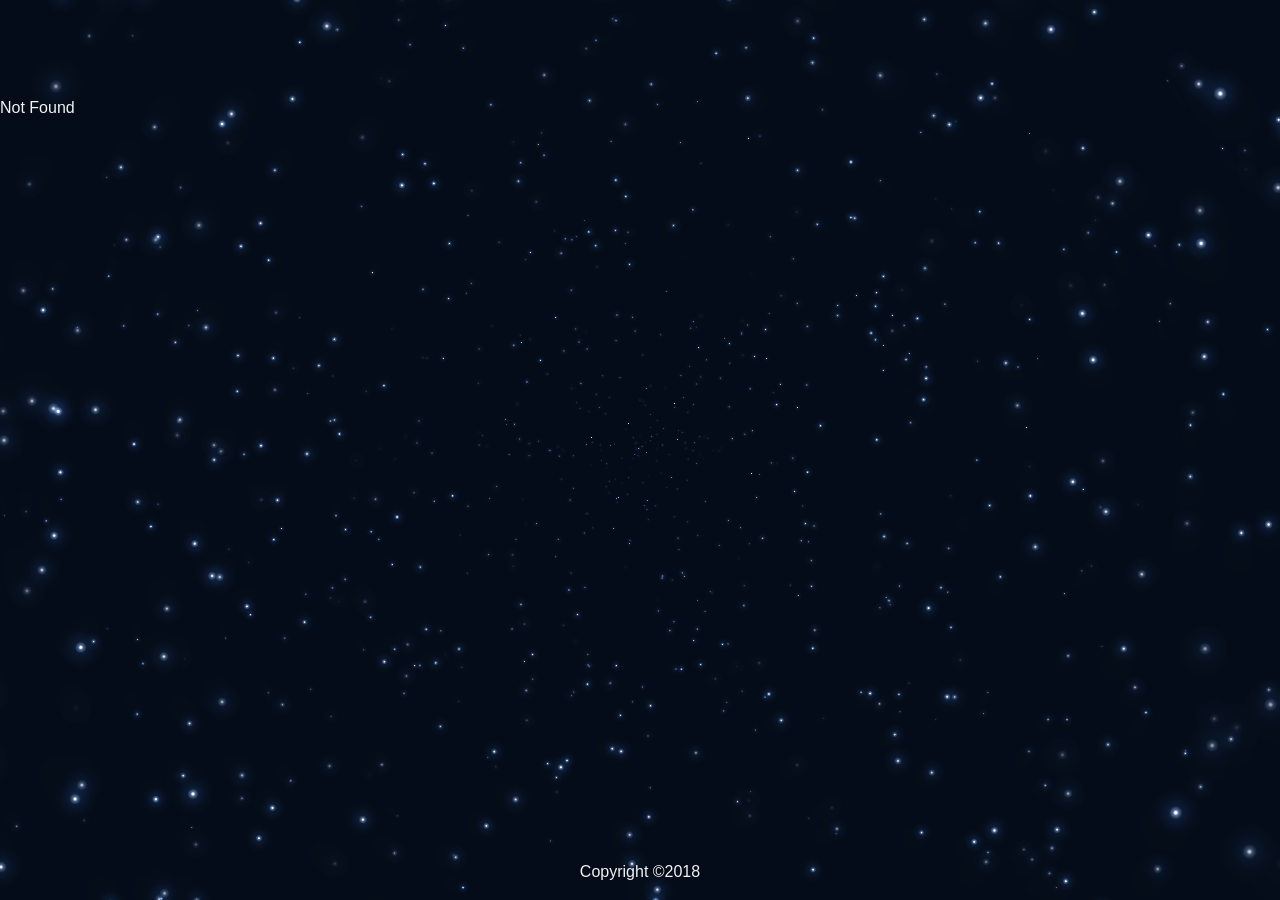
==== index.html @ 4ab57eec "first commit" ====
<!doctype html><html lang="en"><head><meta charset="utf-8"/><link rel="shortcut icon" href="/favicon.ico"/><meta name="viewport" content="width=device-width,initial-scale=1,shrink-to-fit=no"/><meta name="theme-color" content="#000000"/><link rel="manifest" href="/manifest.json"/><title>Rich Voronov</title><link href="/static/css/main.807ac7a6.chunk.css" rel="stylesheet"></head><body><noscript>You need to enable JavaScript to run this app.</noscript><div id="root"></div><script>!function(l){function e(e){for(var r,t,n=e[0],o=e[1],u=e[2],f=0,i=[];f<n.length;f++)t=n[f],p[t]&&i.push(p[t][0]),p[t]=0;for(r in o)Object.prototype.hasOwnProperty.call(o,r)&&(l[r]=o[r]);for(s&&s(e);i.length;)i.shift()();return c.push.apply(c,u||[]),a()}function a(){for(var e,r=0;r<c.length;r++){for(var t=c[r],n=!0,o=1;o<t.length;o++){var u=t[o];0!==p[u]&&(n=!1)}n&&(c.splice(r--,1),e=f(f.s=t[0]))}return e}var t={},p={1:0},c=[];function f(e){if(t[e])return t[e].exports;var r=t[e]={i:e,l:!1,exports:{}};return l[e].call(r.exports,r,r.exports,f),r.l=!0,r.exports}f.m=l,f.c=t,f.d=function(e,r,t){f.o(e,r)||Object.defineProperty(e,r,{enumerable:!0,get:t})},f.r=function(e){"undefined"!=typeof Symbol&&Symbol.toStringTag&&Object.defineProperty(e,Symbol.toStringTag,{value:"Module"}),Object.defineProperty(e,"__esModule",{value:!0})},f.t=function(r,e){if(1&e&&(r=f(r)),8&e)return r;if(4&e&&"object"==typeof r&&r&&r.__esModule)return r;var t=Object.create(null);if(f.r(t),Object.defineProperty(t,"default",{enumerable:!0,value:r}),2&e&&"string"!=typeof r)for(var n in r)f.d(t,n,function(e){return r[e]}.bind(null,n));return t},f.n=function(e){var r=e&&e.__esModule?function(){return e.default}:function(){return e};return f.d(r,"a",r),r},f.o=function(e,r){return Object.prototype.hasOwnProperty.call(e,r)},f.p="/";var r=window.webpackJsonp=window.webpackJsonp||[],n=r.push.bind(r);r.push=e,r=r.slice();for(var o=0;o<r.length;o++)e(r[o]);var s=n;a()}([])</script><script src="/static/js/2.bc0b3744.chunk.js"></script><script src="/static/js/main.afe862f8.chunk.js"></script></body></html>
---- static/css/main.807ac7a6.chunk.css ----
@font-face{font-family:Chalkduster;src:url(/static/media/Chalkduster.4a1fdf20.woff) format("woff"),url(/static/media/Chalkduster.82062d07.svg#Chalkduster) format("svg"),url(/static/media/Chalkduster.4a4bf398.eot),url(/static/media/Chalkduster.4a4bf398.eot?#iefix) format("embedded-opentype");font-weight:400;font-style:normal}@font-face{font-family:Chemistry;src:url(/static/media/Chemistry.e215cb09.woff) format("woff"),url(/static/media/Chemistry.7515f8cb.svg#Chemistry1) format("svg"),url(/static/media/Chemistry.f9451019.eot),url(/static/media/Chemistry.f9451019.eot?#iefix) format("embedded-opentype");font-weight:400;font-style:normal}
/*# sourceMappingURL=main.807ac7a6.chunk.css.map */
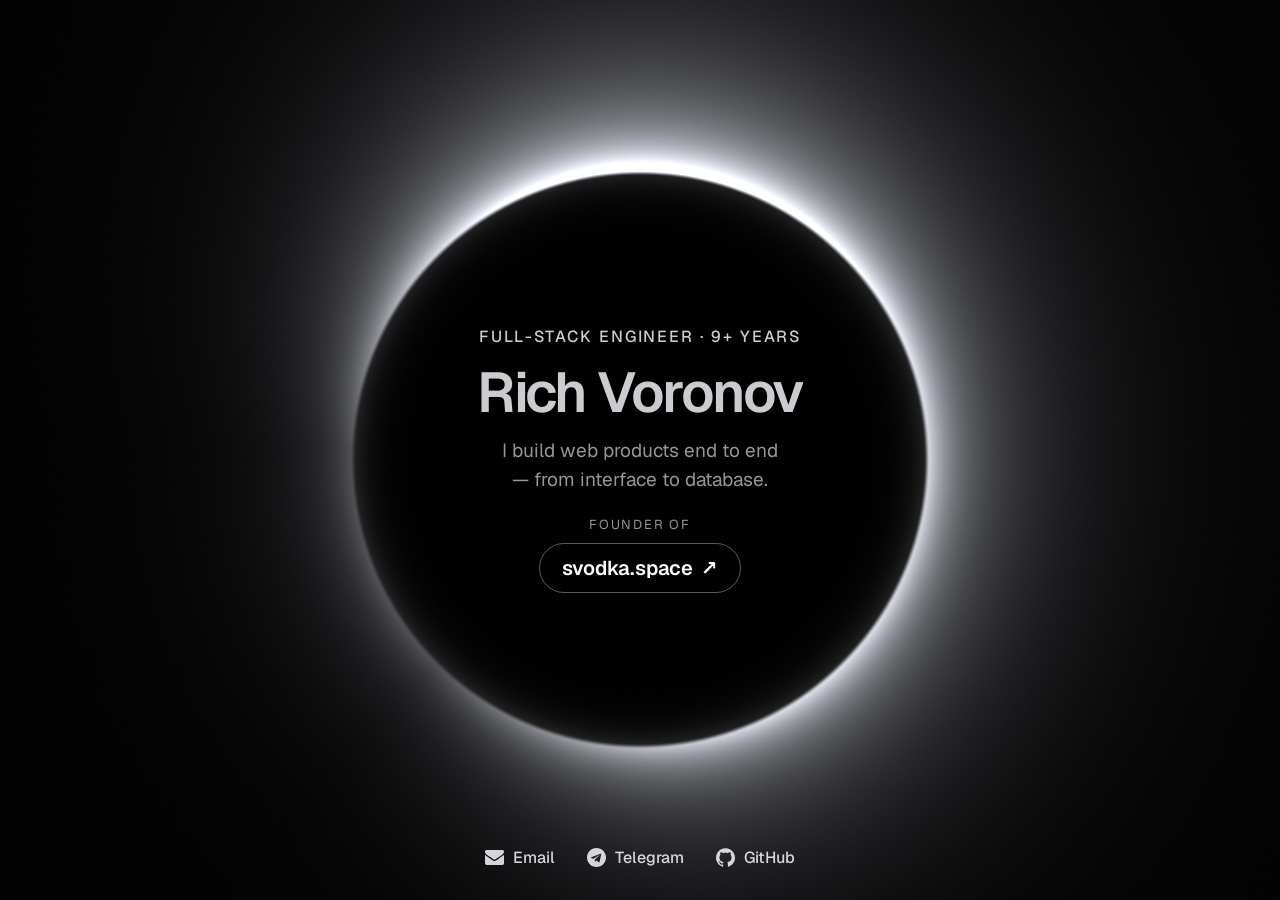
==== commit 42bbbc4b: "Новая визитка: сборка richvoronov/card@fe8c881 Co-Authored-By: Claude Opus 5.5 <noreply@anthropic.co" ====
--- a/index.html
+++ b/index.html
@@ -1 +1,53 @@
-<!doctype html><html lang="en"><head><meta charset="utf-8"/><link rel="shortcut icon" href="/favicon.ico"/><meta name="viewport" content="width=device-width,initial-scale=1,shrink-to-fit=no"/><meta name="theme-color" content="#000000"/><link rel="manifest" href="/manifest.json"/><title>Rich Voronov</title><link href="/static/css/main.807ac7a6.chunk.css" rel="stylesheet"></head><body><noscript>You need to enable JavaScript to run this app.</noscript><div id="root"></div><script>!function(l){function e(e){for(var r,t,n=e[0],o=e[1],u=e[2],f=0,i=[];f<n.length;f++)t=n[f],p[t]&&i.push(p[t][0]),p[t]=0;for(r in o)Object.prototype.hasOwnProperty.call(o,r)&&(l[r]=o[r]);for(s&&s(e);i.length;)i.shift()();return c.push.apply(c,u||[]),a()}function a(){for(var e,r=0;r<c.length;r++){for(var t=c[r],n=!0,o=1;o<t.length;o++){var u=t[o];0!==p[u]&&(n=!1)}n&&(c.splice(r--,1),e=f(f.s=t[0]))}return e}var t={},p={1:0},c=[];function f(e){if(t[e])return t[e].exports;var r=t[e]={i:e,l:!1,exports:{}};return l[e].call(r.exports,r,r.exports,f),r.l=!0,r.exports}f.m=l,f.c=t,f.d=function(e,r,t){f.o(e,r)||Object.defineProperty(e,r,{enumerable:!0,get:t})},f.r=function(e){"undefined"!=typeof Symbol&&Symbol.toStringTag&&Object.defineProperty(e,Symbol.toStringTag,{value:"Module"}),Object.defineProperty(e,"__esModule",{value:!0})},f.t=function(r,e){if(1&e&&(r=f(r)),8&e)return r;if(4&e&&"object"==typeof r&&r&&r.__esModule)return r;var t=Object.create(null);if(f.r(t),Object.defineProperty(t,"default",{enumerable:!0,value:r}),2&e&&"string"!=typeof r)for(var n in r)f.d(t,n,function(e){return r[e]}.bind(null,n));return t},f.n=function(e){var r=e&&e.__esModule?function(){return e.default}:function(){return e};return f.d(r,"a",r),r},f.o=function(e,r){return Object.prototype.hasOwnProperty.call(e,r)},f.p="/";var r=window.webpackJsonp=window.webpackJsonp||[],n=r.push.bind(r);r.push=e,r=r.slice();for(var o=0;o<r.length;o++)e(r[o]);var s=n;a()}([])</script><script src="/static/js/2.bc0b3744.chunk.js"></script><script src="/static/js/main.afe862f8.chunk.js"></script></body></html>+<!DOCTYPE html><html lang="en"><head><meta charset="utf-8"><meta name="viewport" content="width=device-width, initial-scale=1"><meta name="description" content="Rich Voronov — full-stack engineer with 9+ years of experience, founder of svodka.space"><meta name="theme-color" content="#020203"><link rel="icon" href="/favicon.ico"><title>Rich Voronov — Full-stack engineer</title><style>@font-face{font-family:Geist Variable;font-style:normal;font-display:swap;font-weight:100 900;src:url(/_astro/geist-cyrillic-ext-wght-normal.DjL33-gN.woff2)format("woff2-variations");unicode-range:U+460-52F,U+1C80-1C8A,U+20B4,U+2DE0-2DFF,U+A640-A69F,U+FE2E-FE2F}@font-face{font-family:Geist Variable;font-style:normal;font-display:swap;font-weight:100 900;src:url(/_astro/geist-cyrillic-wght-normal.BEAKL7Jp.woff2)format("woff2-variations");unicode-range:U+301,U+400-45F,U+490-491,U+4B0-4B1,U+2116}@font-face{font-family:Geist Variable;font-style:normal;font-display:swap;font-weight:100 900;src:url(/_astro/geist-vietnamese-wght-normal.6IgcOCM7.woff2)format("woff2-variations");unicode-range:U+102-103,U+110-111,U+128-129,U+168-169,U+1A0-1A1,U+1AF-1B0,U+300-301,U+303-304,U+308-309,U+323,U+329,U+1EA0-1EF9,U+20AB}@font-face{font-family:Geist Variable;font-style:normal;font-display:swap;font-weight:100 900;src:url(/_astro/geist-latin-ext-wght-normal.DC-KSUi6.woff2)format("woff2-variations");unicode-range:U+100-2BA,U+2BD-2C5,U+2C7-2CC,U+2CE-2D7,U+2DD-2FF,U+304,U+308,U+329,U+1D00-1DBF,U+1E00-1E9F,U+1EF2-1EFF,U+2020,U+20A0-20AB,U+20AD-20C0,U+2113,U+2C60-2C7F,U+A720-A7FF}@font-face{font-family:Geist Variable;font-style:normal;font-display:swap;font-weight:100 900;src:url(/_astro/geist-latin-wght-normal.BgDaEnEv.woff2)format("woff2-variations");unicode-range:U+??,U+131,U+152-153,U+2BB-2BC,U+2C6,U+2DA,U+2DC,U+304,U+308,U+329,U+2000-206F,U+20AC,U+2122,U+2191,U+2193,U+2212,U+2215,U+FEFF,U+FFFD}:root{--bg:#020203;--fg:#f1f0f4;--disk:#000;--glow:#d9dce4;--disk-fg:#f3f2f7;--disk-muted:#f3f2f79e;--disk-link:#fff;color-scheme:dark}*,:before,:after{box-sizing:border-box}html{-webkit-text-size-adjust:100%;-webkit-font-smoothing:antialiased}body{background:var(--bg);min-height:100dvh;color:var(--fg);margin:0;font-family:Geist Variable,system-ui,sans-serif}h1,p{margin:0}a{color:inherit}.glow{z-index:0;width:100%;height:100%;display:block;position:fixed;inset:0}:root[data-no-webgl] .glow{background:radial-gradient(circle at 50% 45%,#d9dce459,#0000 55%)}
+.page[data-astro-cid-pkerguu4]{z-index:1;grid-template-rows:1fr auto;justify-items:center;min-height:100dvh;padding:72px 20px 32px;display:grid;position:relative}.disk[data-astro-cid-pkerguu4]{aspect-ratio:1;text-align:center;width:min(64vmin,600px);color:var(--disk-fg);border-radius:50%;align-self:center;place-items:center;display:grid}.inside[data-astro-cid-pkerguu4]{width:72%}.eyebrow[data-astro-cid-pkerguu4]{letter-spacing:.12em;text-transform:uppercase;color:var(--disk-fg);margin-bottom:clamp(10px,2vmin,18px);font-size:clamp(13px,2.1vmin,16px);font-weight:500}h1[data-astro-cid-pkerguu4]{letter-spacing:-.04em;margin-bottom:clamp(10px,2vmin,16px);font-size:clamp(30px,6.4vmin,56px);font-weight:600;line-height:1}.summary[data-astro-cid-pkerguu4]{color:var(--disk-muted);text-wrap:balance;margin-bottom:clamp(14px,2.6vmin,22px);font-size:clamp(15px,2.4vmin,19px);line-height:1.5}.founder[data-astro-cid-pkerguu4]{flex-direction:column;align-items:center;gap:clamp(6px,1.2vmin,10px);display:flex}.founder-label[data-astro-cid-pkerguu4]{letter-spacing:.14em;text-transform:uppercase;color:var(--disk-muted);font-size:clamp(11px,1.6vmin,13px)}.product[data-astro-cid-pkerguu4]{border:1px solid color-mix(in srgb, var(--disk-link) 35%, transparent);letter-spacing:-.01em;color:var(--disk-link);border-radius:999px;align-items:center;gap:8px;padding:clamp(8px,1.4vmin,11px) clamp(16px,2.6vmin,22px);font-size:clamp(16px,2.4vmin,20px);font-weight:600;text-decoration:none;transition:background .25s,color .25s,border-color .25s;display:inline-flex}.product[data-astro-cid-pkerguu4]:hover{background:var(--disk-link);border-color:var(--disk-link);color:var(--disk)}.product-arrow[data-astro-cid-pkerguu4]{transition:transform .25s}.product[data-astro-cid-pkerguu4]:hover .product-arrow[data-astro-cid-pkerguu4]{transform:translate(2px,-2px)}.product[data-astro-cid-pkerguu4]:focus-visible{outline:2px solid var(--disk-link);outline-offset:3px}.glint[data-astro-cid-pkerguu4]{--glint-base:#f3f2f7d6;color:#0000;background-image:linear-gradient(105deg, transparent 42%, #fffffff2 50%, transparent 58%), linear-gradient(var(--glint-base), var(--glint-base));background-position:150% 0,0 0;background-repeat:no-repeat;background-size:300% 100%,100% 100%;-webkit-background-clip:text;background-clip:text;animation:7s ease-in-out 2.6s infinite sheen;display:inline-block}@keyframes sheen{0%{background-position:150% 0,0 0}35%,to{background-position:-50% 0,0 0}}@media (prefers-reduced-motion:reduce){.glint[data-astro-cid-pkerguu4]{animation:none}}@keyframes reveal{0%{opacity:0;filter:blur(10px);transform:translateY(10px)}}.inside[data-astro-cid-pkerguu4]>[data-astro-cid-pkerguu4],.contacts[data-astro-cid-pkerguu4]{animation:.9s cubic-bezier(.22,1,.36,1) both reveal}.inside[data-astro-cid-pkerguu4]>[data-astro-cid-pkerguu4]:first-child{animation-delay:.7s}.inside[data-astro-cid-pkerguu4]>[data-astro-cid-pkerguu4]:nth-child(2){animation-delay:.85s}.inside[data-astro-cid-pkerguu4]>[data-astro-cid-pkerguu4]:nth-child(3){animation-delay:1s}.inside[data-astro-cid-pkerguu4]>[data-astro-cid-pkerguu4]:nth-child(4){animation-delay:1.15s}.contacts[data-astro-cid-pkerguu4]{animation-delay:1.4s}@media (prefers-reduced-motion:reduce){.inside[data-astro-cid-pkerguu4]>[data-astro-cid-pkerguu4],.contacts[data-astro-cid-pkerguu4]{animation:none}}.contacts[data-astro-cid-pkerguu4]{gap:32px;font-size:16px;font-weight:500;display:flex}.contacts[data-astro-cid-pkerguu4] a[data-astro-cid-pkerguu4]{color:var(--fg);opacity:.88;align-items:center;gap:9px;text-decoration:none;transition:opacity .2s;display:inline-flex}.contacts[data-astro-cid-pkerguu4] a[data-astro-cid-pkerguu4]:hover{opacity:1}.contact-icon[data-astro-cid-pkerguu4]{fill:currentColor;width:19px;height:19px}@media (width<=520px){.disk[data-astro-cid-pkerguu4]{width:min(92vw,420px)}.inside[data-astro-cid-pkerguu4]{width:76%}}
+</style></head><body><canvas class="glow" aria-hidden="true"></canvas><main class="page" data-astro-cid-pkerguu4><section class="disk" data-glow-target data-astro-cid-pkerguu4><div class="inside" data-astro-cid-pkerguu4><p class="eyebrow" data-astro-cid-pkerguu4><span class="glint" data-astro-cid-pkerguu4>Full-stack engineer · 9+ years</span></p><h1 data-astro-cid-pkerguu4><span class="glint" data-astro-cid-pkerguu4>Rich Voronov</span></h1><p class="summary" data-astro-cid-pkerguu4>I build web products end to end — from interface to database.</p><div class="founder" data-astro-cid-pkerguu4><span class="founder-label" data-astro-cid-pkerguu4>Founder of</span><a class="product" href="https://svodka.space" target="_blank" rel="noreferrer noopener" data-astro-cid-pkerguu4>svodka.space<span class="product-arrow" aria-hidden="true" data-astro-cid-pkerguu4>↗</span></a></div></div></section><nav class="contacts" aria-label="Contacts" data-astro-cid-pkerguu4><a href="mailto:richvoronov@gmail.com" data-astro-cid-pkerguu4><svg width="20" height="20" viewBox="0 0 511.626 511.626" class="contact-icon" aria-hidden="true" data-astro-cid-pkerguu4="true"><path d="M49.106 178.729c6.472 4.567 25.981 18.131 58.528 40.685 32.548 22.554 57.482 39.92 74.803 52.099 1.903 1.335 5.946 4.237 12.131 8.71 6.186 4.476 11.326 8.093 15.416 10.852 4.093 2.758 9.041 5.852 14.849 9.277 5.806 3.422 11.279 5.996 16.418 7.7 5.14 1.718 9.898 2.569 14.275 2.569h.575c4.377 0 9.137-.852 14.277-2.569 5.137-1.704 10.615-4.281 16.416-7.7 5.804-3.429 10.752-6.52 14.845-9.277 4.093-2.759 9.229-6.376 15.417-10.852 6.184-4.477 10.232-7.375 12.135-8.71 17.508-12.179 62.051-43.11 133.615-92.79 13.894-9.703 25.502-21.411 34.827-35.116 9.332-13.699 13.993-28.07 13.993-43.105 0-12.564-4.523-23.319-13.565-32.264-9.041-8.947-19.749-13.418-32.117-13.418H45.679c-14.655 0-25.933 4.948-33.832 14.844C3.949 79.562 0 91.934 0 106.779c0 11.991 5.236 24.985 15.703 38.974 10.466 13.99 21.604 24.983 33.403 32.976z" /><path d="M483.072 209.275c-62.424 42.251-109.824 75.087-142.177 98.501-10.849 7.991-19.65 14.229-26.409 18.699-6.759 4.473-15.748 9.041-26.98 13.702-11.228 4.668-21.692 6.995-31.401 6.995h-.578c-9.707 0-20.177-2.327-31.405-6.995-11.228-4.661-20.223-9.229-26.98-13.702-6.755-4.47-15.559-10.708-26.407-18.699-25.697-18.842-72.995-51.68-141.896-98.501C17.987 202.047 8.375 193.762 0 184.437v226.685c0 12.57 4.471 23.319 13.418 32.265 8.945 8.949 19.701 13.422 32.264 13.422h420.266c12.56 0 23.315-4.473 32.261-13.422 8.949-8.949 13.418-19.694 13.418-32.265V184.437c-8.186 9.132-17.7 17.417-28.555 24.838z" /></svg>Email</a><a href="https://t.me/richvoronov" target="_blank" rel="noreferrer noopener" data-astro-cid-pkerguu4><svg height="20" viewBox="0 0 24 24" width="20" class="contact-icon" aria-hidden="true" data-astro-cid-pkerguu4="true"><path d="M12 24c6.629 0 12-5.371 12-12S18.629 0 12 0 0 5.371 0 12s5.371 12 12 12zM5.491 11.74l11.57-4.461c.537-.194 1.006.131.832.943l.001-.001-1.97 9.281c-.146.658-.537.818-1.084.508l-3-2.211-1.447 1.394c-.16.16-.295.295-.605.295l.213-3.053 5.56-5.023c.242-.213-.054-.333-.373-.121l-6.871 4.326-2.962-.924c-.643-.204-.657-.643.136-.953z" /></svg>Telegram</a><a href="https://github.com/richvoronov" target="_blank" rel="noreferrer noopener" data-astro-cid-pkerguu4><svg width="20" height="20" viewBox="0 0 438.549 438.549" class="contact-icon" aria-hidden="true" data-astro-cid-pkerguu4="true"><path d="M409.132 114.573c-19.608-33.596-46.205-60.194-79.798-79.8-33.598-19.607-70.277-29.408-110.063-29.408-39.781 0-76.472 9.804-110.063 29.408-33.596 19.605-60.192 46.204-79.8 79.8C9.803 148.168 0 184.854 0 224.63c0 47.78 13.94 90.745 41.827 128.906 27.884 38.164 63.906 64.572 108.063 79.227 5.14.954 8.945.283 11.419-1.996 2.475-2.282 3.711-5.14 3.711-8.562 0-.571-.049-5.708-.144-15.417a2549.81 2549.81 0 01-.144-25.406l-6.567 1.136c-4.187.767-9.469 1.092-15.846 1-6.374-.089-12.991-.757-19.842-1.999-6.854-1.231-13.229-4.086-19.13-8.559-5.898-4.473-10.085-10.328-12.56-17.556l-2.855-6.57c-1.903-4.374-4.899-9.233-8.992-14.559-4.093-5.331-8.232-8.945-12.419-10.848l-1.999-1.431c-1.332-.951-2.568-2.098-3.711-3.429-1.142-1.331-1.997-2.663-2.568-3.997-.572-1.335-.098-2.43 1.427-3.289 1.525-.859 4.281-1.276 8.28-1.276l5.708.853c3.807.763 8.516 3.042 14.133 6.851 5.614 3.806 10.229 8.754 13.846 14.842 4.38 7.806 9.657 13.754 15.846 17.847 6.184 4.093 12.419 6.136 18.699 6.136 6.28 0 11.704-.476 16.274-1.423 4.565-.952 8.848-2.383 12.847-4.285 1.713-12.758 6.377-22.559 13.988-29.41-10.848-1.14-20.601-2.857-29.264-5.14-8.658-2.286-17.605-5.996-26.835-11.14-9.235-5.137-16.896-11.516-22.985-19.126-6.09-7.614-11.088-17.61-14.987-29.979-3.901-12.374-5.852-26.648-5.852-42.826 0-23.035 7.52-42.637 22.557-58.817-7.044-17.318-6.379-36.732 1.997-58.24 5.52-1.715 13.706-.428 24.554 3.853 10.85 4.283 18.794 7.952 23.84 10.994 5.046 3.041 9.089 5.618 12.135 7.708 17.705-4.947 35.976-7.421 54.818-7.421s37.117 2.474 54.823 7.421l10.849-6.849c7.419-4.57 16.18-8.758 26.262-12.565 10.088-3.805 17.802-4.853 23.134-3.138 8.562 21.509 9.325 40.922 2.279 58.24 15.036 16.18 22.559 35.787 22.559 58.817 0 16.178-1.958 30.497-5.853 42.966-3.9 12.471-8.941 22.457-15.125 29.979-6.191 7.521-13.901 13.85-23.131 18.986-9.232 5.14-18.182 8.85-26.84 11.136-8.662 2.286-18.415 4.004-29.263 5.146 9.894 8.562 14.842 22.077 14.842 40.539v60.237c0 3.422 1.19 6.279 3.572 8.562 2.379 2.279 6.136 2.95 11.276 1.995 44.163-14.653 80.185-41.062 108.068-79.226 27.88-38.161 41.825-81.126 41.825-128.906-.01-39.771-9.818-76.454-29.414-110.049z" /></svg>GitHub</a></nav></main><script type="module">function e(e){let t=document.createElement(`span`);t.style.color=`var(${e})`,document.body.append(t);let n=getComputedStyle(t).color.match(/\d+(\.\d+)?/g)??[];return t.remove(),n.slice(0,3).map(e=>Number(e)/255)}function t(e,t,n){let r=e.createShader(t);return e.shaderSource(r,n),e.compileShader(r),r}function n(n,r){let i=n.getContext(`webgl`,{antialias:!1,alpha:!1});if(!i){document.documentElement.dataset.noWebgl=``;return}let a=i.createProgram();i.attachShader(a,t(i,i.VERTEX_SHADER,`
+attribute vec2 aPosition;
+void main() {
+  gl_Position = vec4(aPosition, 0.0, 1.0);
+}
+`)),i.attachShader(a,t(i,i.FRAGMENT_SHADER,`
+precision highp float;
+
+uniform vec2 uCenter;
+uniform float uRadius;
+uniform float uTime;
+uniform vec3 uBg;
+uniform vec3 uDisk;
+uniform vec3 uGlow;
+
+float hash(vec2 p) {
+  return fract(sin(dot(p, vec2(127.1, 311.7))) * 43758.5453);
+}
+
+void main() {
+  vec2 p = gl_FragCoord.xy;
+  vec2 q = (p - uCenter) / uRadius;
+  float d = length(q);
+  float outside = max(d - 1.0, 0.0);
+
+  float beat = 0.5 + 0.5 * sin(uTime * 0.85);
+  vec2 dir = q / max(d, 0.0001);
+  float spin = uTime * 0.32;
+  float lobe1 = dot(dir, vec2(cos(spin), sin(spin)));
+  float phase = spin * 1.35 + 1.7;
+  float lobe2 = (dir.x * dir.x - dir.y * dir.y) * cos(phase) - 2.0 * dir.x * dir.y * sin(phase);
+  float sweep = clamp(0.62 + 0.3 * lobe1 + 0.18 * lobe2, 0.25, 1.1);
+
+  float falloff = mix(3.8, 3.0, beat) / mix(0.75, 1.15, sweep);
+  float glow = (exp(-outside * falloff) * mix(0.62, 0.8, beat)
+    + exp(-outside * 14.0) * mix(0.58, 0.7, beat)) * sweep;
+  float ignition = smoothstep(0.1, 2.2, uTime);
+  glow *= ignition * ignition;
+
+  float softEdge = 4.0 / uRadius;
+  float mask = 1.0 - smoothstep(1.0 - softEdge, 1.0 + softEdge * 0.5, d);
+  float innerGlow = exp(-(1.0 - min(d, 1.0)) * 18.0) * mix(0.14, 0.18, beat);
+
+  vec3 outer = uBg + uGlow * glow;
+  vec3 disk = uDisk + uGlow * innerGlow;
+  vec3 color = mix(outer, disk, mask);
+  color += (hash(p + fract(uTime)) - 0.5) / 128.0;
+
+  gl_FragColor = vec4(color, 1.0);
+}
+`)),i.linkProgram(a),i.useProgram(a),i.bindBuffer(i.ARRAY_BUFFER,i.createBuffer()),i.bufferData(i.ARRAY_BUFFER,new Float32Array([-1,-1,3,-1,-1,3]),i.STATIC_DRAW);let o=i.getAttribLocation(a,`aPosition`);i.enableVertexAttribArray(o),i.vertexAttribPointer(o,2,i.FLOAT,!1,0,0);let s=e=>i.getUniformLocation(a,e),c=s(`uCenter`),l=s(`uRadius`),u=s(`uTime`);i.uniform3fv(s(`uBg`),e(`--bg`)),i.uniform3fv(s(`uDisk`),e(`--disk`)),i.uniform3fv(s(`uGlow`),e(`--glow`));let d=1,f=()=>{d=Math.min(window.devicePixelRatio||1,2),n.width=Math.round(n.clientWidth*d),n.height=Math.round(n.clientHeight*d),i.viewport(0,0,n.width,n.height)},p=window.matchMedia(`(prefers-reduced-motion: reduce)`),m=performance.now(),h=e=>{let t=r.getBoundingClientRect();i.uniform2f(c,(t.left+t.width/2)*d,n.height-(t.top+t.height/2)*d),i.uniform1f(l,t.width/2*d),i.uniform1f(u,p.matches?8:(e-m)/1e3),i.drawArrays(i.TRIANGLES,0,3),p.matches||requestAnimationFrame(h)};new ResizeObserver(()=>{f(),p.matches&&h(performance.now())}).observe(n),f(),requestAnimationFrame(h)}var r=document.querySelector(`[data-glow-target]`);r&&n(document.querySelector(`.glow`),r);</script></body></html>
